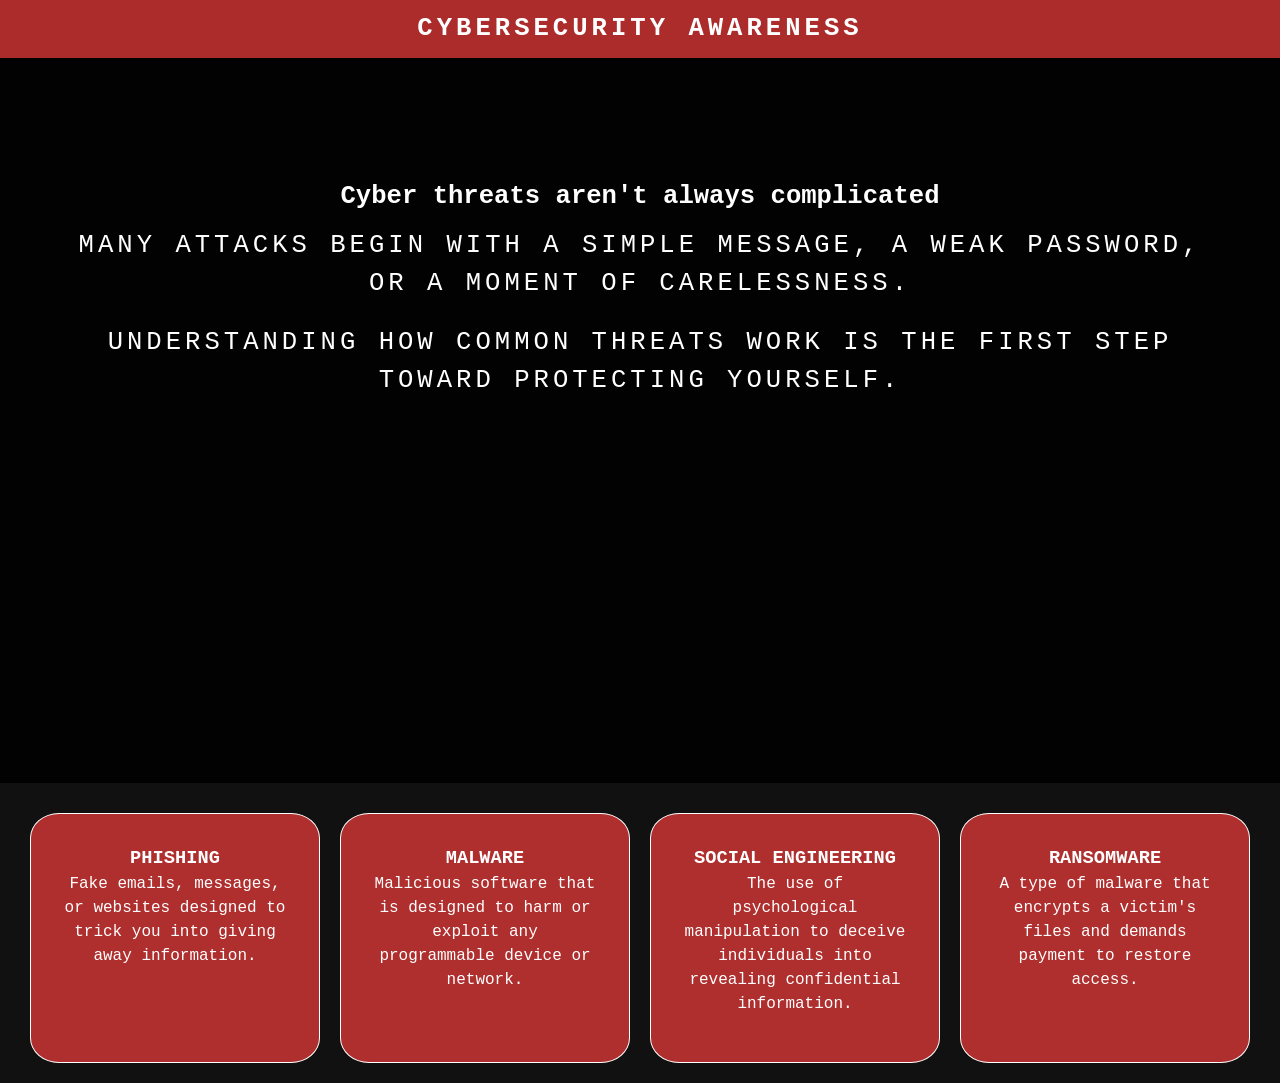
==== threads.html @ 4dc5fe2a "Add new threads page and associated styles for cybersecurity awareness" ====
<!DOCTYPE html>
<html lang="en">
<head>
    <meta charset="UTF-8">
    <meta name="viewport" content="width=device-width, initial-scale=1.0">
    <title>Threads</title>
    <link rel="stylesheet" href="therads.css">
</head>
<body>
    <div class="hero">
        <div class="logo"><h2>Cybersecurity Awareness</h2></div>
        
        <div class="Intro"><h4>Cyber threats aren't always complicated</h4>
        <p>Many attacks begin with a simple message, a weak password, or a moment of carelessness. </p>
        <p>Understanding how common threats work is the first step toward protecting yourself.</p>
    </div>
    </div>
    <div class="firstsection">
        <div class="card-section">
            <div class="card">
                <h3>PHISHING</h3>
                <p>Fake emails, messages, or websites designed
                to trick you into giving away information.</p>
            </div>
            <div class="card">
                <h3> MALWARE </h3>
                <p>Malicious software that is designed to harm or exploit any programmable device or network.</p>
            </div>
            <div class="card">
                <h3> SOCIAL ENGINEERING </h3>
                <p>The use of psychological manipulation to deceive individuals into revealing confidential information.</p>
            </div>
            <div class="card">
                <h3> RANSOMWARE </h3>
                <p>A type of malware that encrypts a victim's files and demands payment to restore access.</p>
            </div>
        </div>
    </div>
</body>
</html>
---- therads.css ----
* {
    box-sizing: border-box;
    margin: 0;
    padding: 0;
}

body {
    font-family: 'Courier New', monospace;
    background: #0b0b12;
    color: #fff;
    line-height: 1.5;
}

.hero {
    width: 100%;
    background-color: rgba(0, 0, 0, 0.85);
    height:87vh;
    
    
}

.hero .logo {
    text-align: center;


}

.hero .logo h2 {
    color: white;
    background-color: rgba(202, 51, 51, 0.85);
    font-size: clamp(1.4rem, 2vw, 2.4rem);
    text-transform: uppercase;
    letter-spacing: 4px;
    padding: 10px;
}
.hero h3 {
    color: white;
    font-size: clamp(1.4rem, 2vw, 2.4rem);
    text-transform: uppercase;
    letter-spacing: 4px;
    padding: 30px;
    margin-left: 35%;
}
.hero .Intro {
    text-align: center;
    padding: 40px;
    margin-top: 80px;
}
.hero .Intro h4 {
    font-size: clamp(1.4rem, 2vw, 2.4rem);
}
.hero .Intro p {
    color: white;
    font-size: clamp(1.4rem, 2vw, 2.4rem);
    text-transform: uppercase;
    letter-spacing: 4px;
    padding: 10px;
}
.hero .Intro p {
    color: white;
    font-size: clamp(1.4rem, 2vw, 2.4rem);
    text-transform: uppercase;
    letter-spacing: 4px;
    padding: 10px;
}

.firstsection {
    display: flex;
    height: 300px;
    width: 100%;
    background: #111;
}
.card-section {
    display: flex;
    min-height: 300px;
    width: 100%;
    background: #111;
    padding: 20px;
    space-between: 20px;
}
.card {
    flex: 1;
    padding: 30px;
    text-align: center;
    border: 1px solid rgb(255, 255, 255);
    border-radius: 10%;
    height: 250px;
    margin: 10px;
    background-color: rgba(202, 51, 51, 0.85);
}
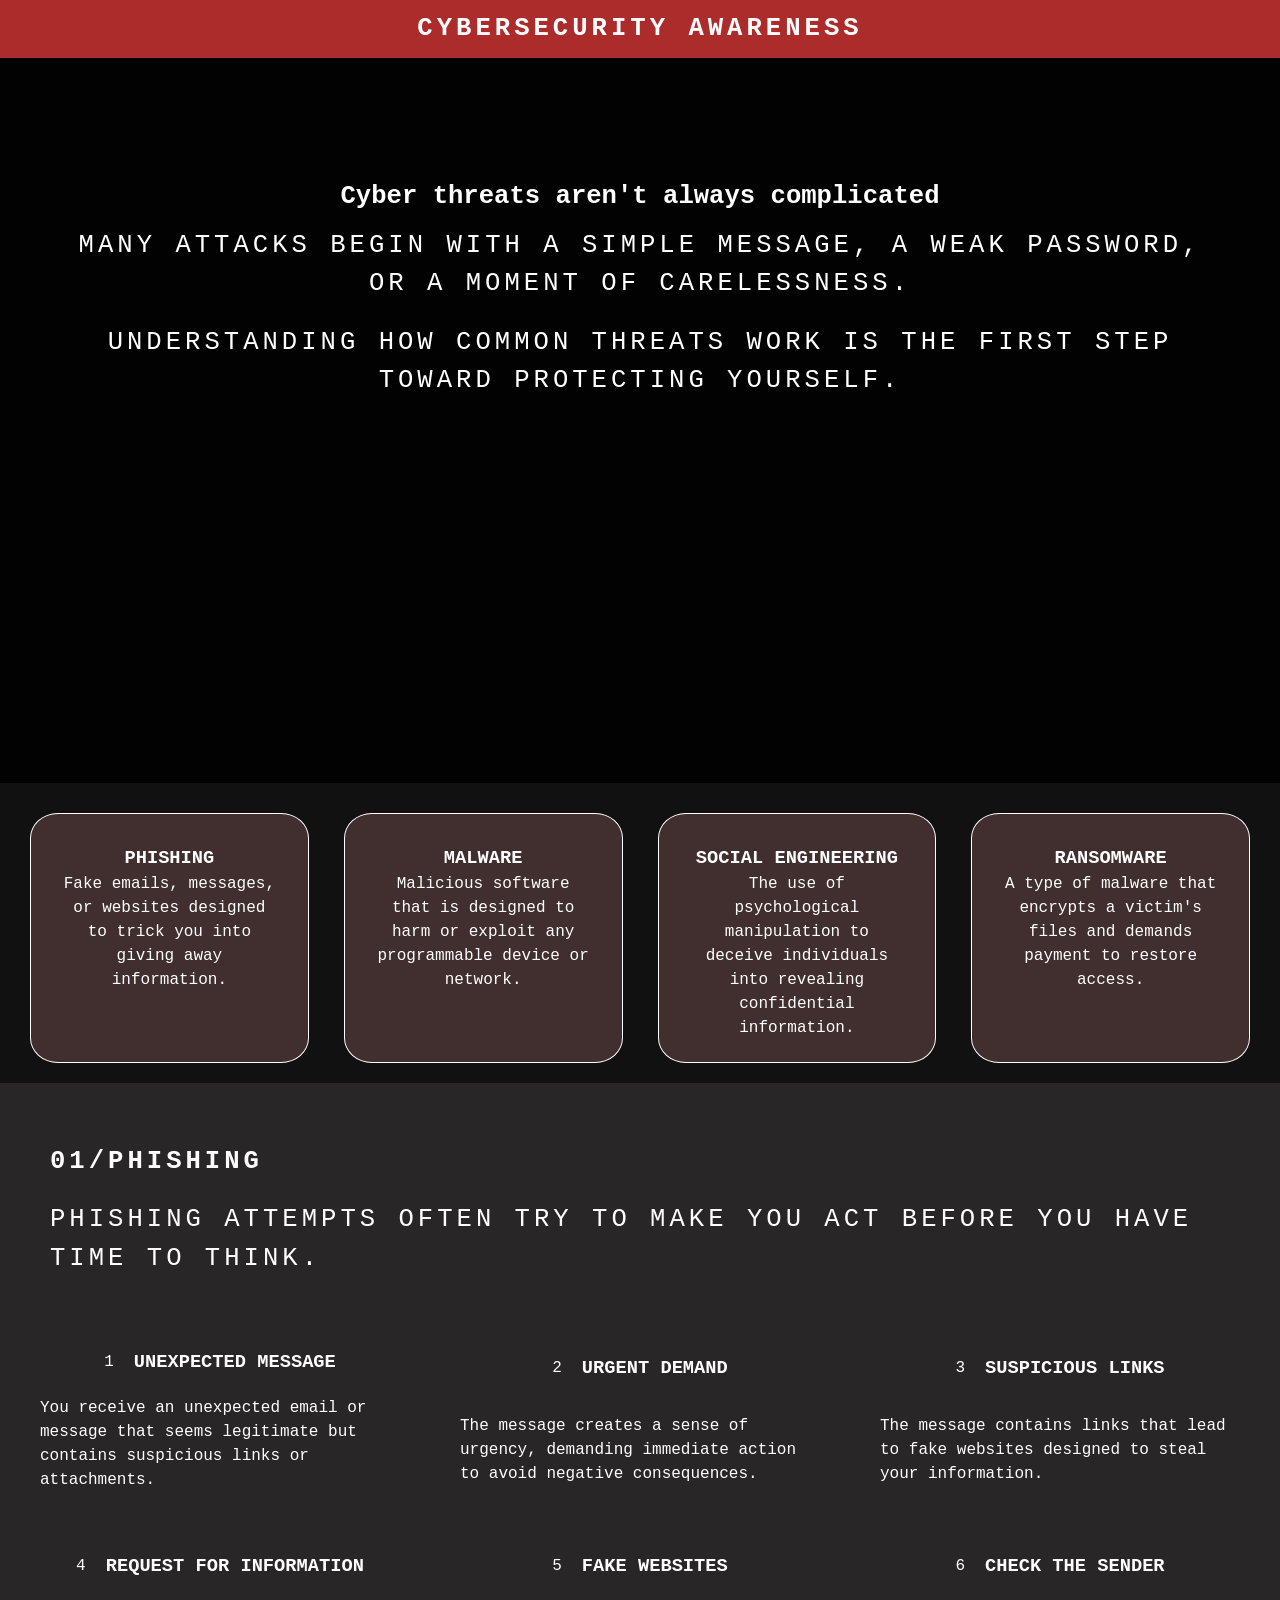
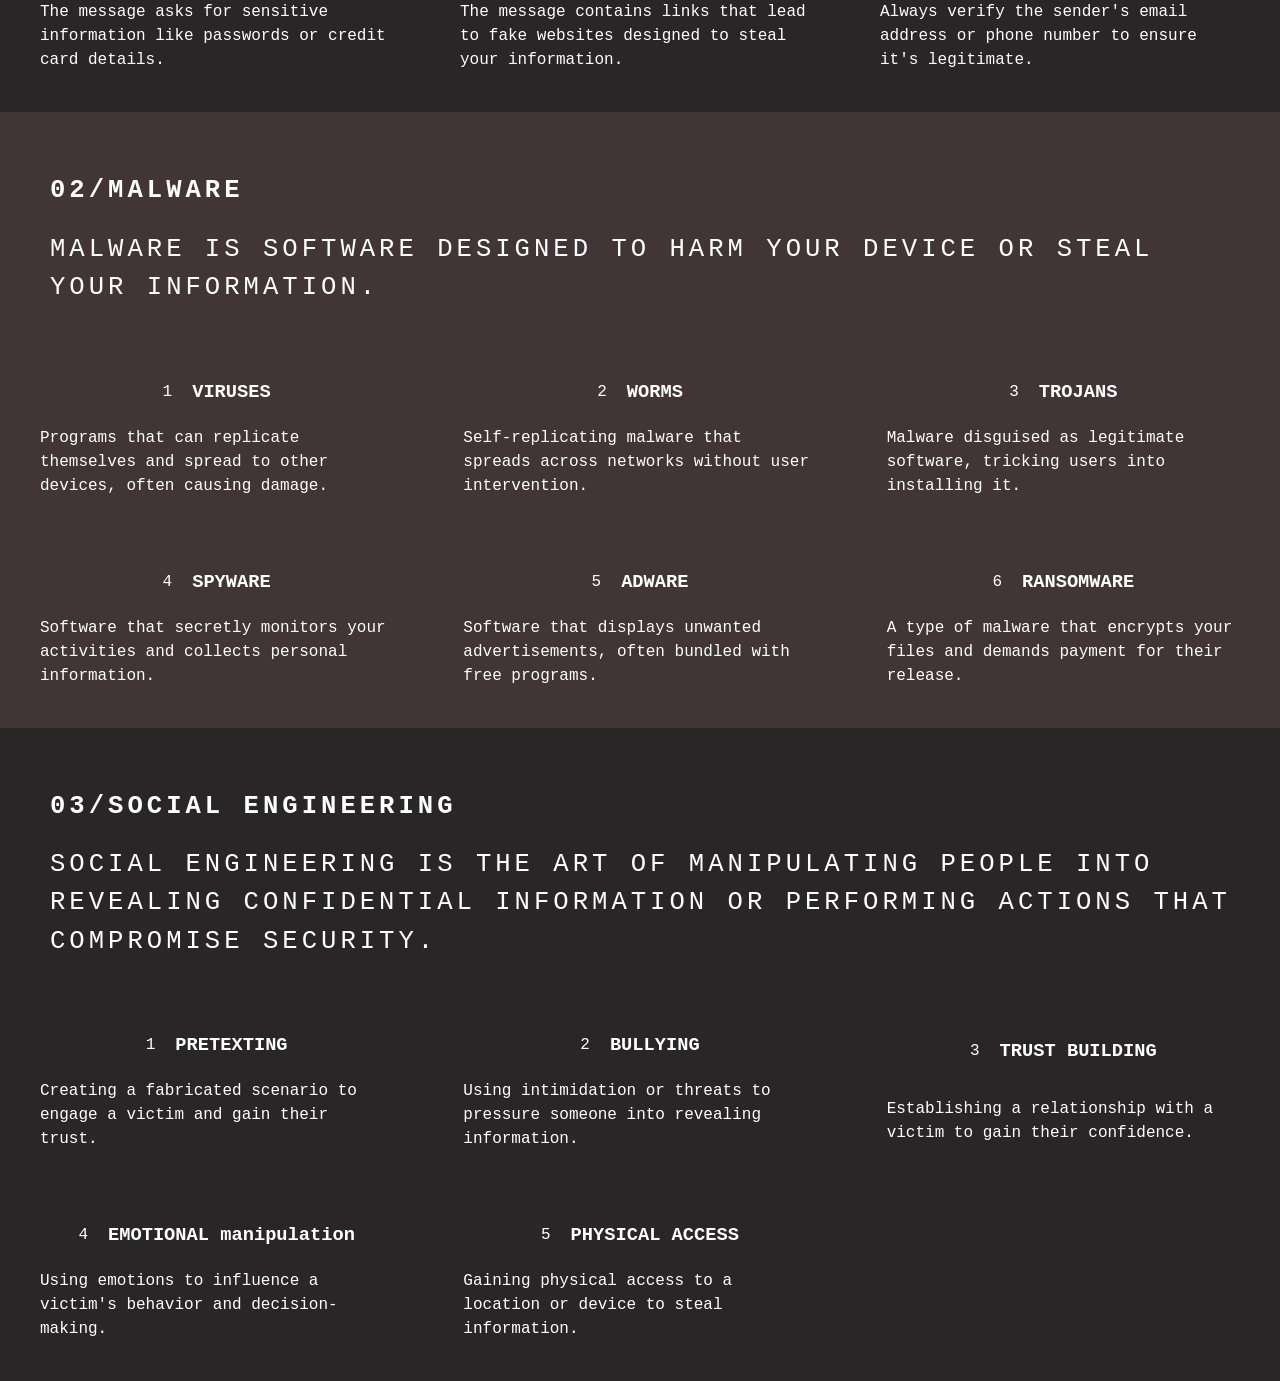
==== commit a17fea25: "Add phishing, malware, and social engineering sections to threads page and changed color to give a m" ====
--- a/threads.html
+++ b/threads.html
@@ -34,7 +34,117 @@
                 <h3> RANSOMWARE </h3>
                 <p>A type of malware that encrypts a victim's files and demands payment to restore access.</p>
             </div>
+            
         </div>
     </div>
+<div class="secondsection">
+    <div class="title">
+        <h3>01/Phishing</h3>
+        <p>Phishing attempts often try to make you act
+           before you have time to think.</p>
+    </div>
+    <div class="phishing-grid">
+      <div class="phishing-card">
+        <span>1</span>
+        <h3>UNEXPECTED MESSAGE</h3>
+        <p>You receive an unexpected email or message that seems legitimate but contains suspicious links or attachments.</p>
+      </div>
+      <div class="phishing-card">
+        <span>2</span>
+        <h3>URGENT DEMAND</h3>
+        <p>The message creates a sense of urgency, demanding immediate action to avoid negative consequences.</p>
+      </div>
+      <div class="phishing-card">
+        <span>3</span>
+        <h3>SUSPICIOUS LINKS</h3>
+        <p>The message contains links that lead to fake websites designed to steal your information.</p>
+      </div>
+      <div class="phishing-card">
+        <span>4</span>
+        <h3>REQUEST FOR INFORMATION</h3>
+        <p>The message asks for sensitive information like passwords or credit card details.</p>
+      </div>
+      <div class="phishing-card">
+        <span>5</span>
+        <h3>FAKE WEBSITES</h3>
+        <p>The message contains links that lead to fake websites designed to steal your information.</p>
+      </div>
+      <div class="phishing-card">
+        <span>6</span>
+        <h3>CHECK THE SENDER</h3>
+        <p>Always verify the sender's email address or phone number to ensure it's legitimate.</p>
+    </div>
+</div>
+<div class="thirdsection">
+    <div class="title">
+        <h3>02/Malware</h3>
+        <p>Malware is software designed to harm your device or steal your information.</p>
+    </div>
+    <div class="malware-grid">
+        <div class="malware-card">
+            <span>1</span>
+            <h3>VIRUSES</h3>
+            <p>Programs that can replicate themselves and spread to other devices, often causing damage.</p>
+        </div>
+        <div class="malware-card">
+            <span>2</span>
+            <h3>WORMS</h3>
+            <p>Self-replicating malware that spreads across networks without user intervention.</p>
+        </div>
+        <div class="malware-card">
+            <span>3</span>
+            <h3>TROJANS</h3>
+            <p>Malware disguised as legitimate software, tricking users into installing it.</p>
+        </div>
+        <div class="malware-card">
+            <span>4</span>
+            <h3>SPYWARE</h3>
+            <p>Software that secretly monitors your activities and collects personal information.</p>
+        </div>
+        <div class="malware-card">
+            <span>5</span>
+            <h3>ADWARE</h3>
+            <p>Software that displays unwanted advertisements, often bundled with free programs.</p>
+        </div>
+        <div class="malware-card">
+            <span>6</span>
+            <h3>RANSOMWARE</h3>
+            <p>A type of malware that encrypts your files and demands payment for their release.</p>
+        </div>
+    </div>
+</div>
+<div class="forthsection">
+    <div class="title">
+        <h3>03/Social Engineering</h3>
+        <p>Social engineering is the art of manipulating people into revealing confidential information or performing actions that compromise security.</p>
+    </div>
+    <div class="social-grid">
+        <div class="social-card">
+            <span>1</span>
+            <h3>PRETEXTING</h3>
+            <p>Creating a fabricated scenario to engage a victim and gain their trust.</p>
+        </div>
+        <div class="social-card">
+            <span>2</span>
+            <h3>BULLYING</h3>
+            <p>Using intimidation or threats to pressure someone into revealing information.</p>
+        </div>
+        <div class="social-card">
+            <span>3</span>
+            <h3>TRUST BUILDING</h3>
+            <p>Establishing a relationship with a victim to gain their confidence.</p>
+        </div>
+        <div class="social-card">
+            <span>4</span>
+            <h3>EMOTIONAL manipulation</h3>
+            <p>Using emotions to influence a victim's behavior and decision-making.</p>
+        </div>
+        <div class="social-card">
+            <span>5</span>
+            <h3>PHYSICAL ACCESS</h3>
+            <p>Gaining physical access to a location or device to steal information.</p>
+        </div>
+    </div>
+</div>
 </body>
 </html>
--- a/therads.css
+++ b/therads.css
@@ -69,6 +69,7 @@
     height: 300px;
     width: 100%;
     background: #111;
+    
 }
 .card-section {
     display: flex;
@@ -76,7 +77,7 @@
     width: 100%;
     background: #111;
     padding: 20px;
-    space-between: 20px;
+    gap: 15px;
 }
 .card {
     flex: 1;
@@ -86,5 +87,105 @@
     border-radius: 10%;
     height: 250px;
     margin: 10px;
-    background-color: rgba(202, 51, 51, 0.85);
+    background-color: rgba(73, 51, 51, 0.85);
+}
+.secondsection {
+    display: flex;
+    height: auto;
+    width: 100%;
+    background: #282626;
+    flex-direction: column;
+}
+
+.secondsection .title {
+    margin-left:20px;
+    padding: 20px;
+    margin-top: 30px;
+}
+.secondsection .title h3 {
+    color: white;
+    font-size: clamp(1.4rem, 2vw, 2.4rem);
+    text-transform: uppercase;
+    letter-spacing: 4px;
+    padding: 10px;
+}
+.secondsection .title p {
+    color: white;
+    font-size: clamp(1.4rem, 2vw, 2.4rem);
+    text-transform: uppercase;
+    letter-spacing: 4px;
+    padding: 10px;
+}
+.phishing-grid {
+    display: grid;
+    grid-template-columns: repeat(auto-fit, minmax(300px, 1fr));
+    gap: 20px;
+    padding: 20px;
+}
+.phishing-grid .phishing-card {
+    display: flex;
+    flex-wrap: wrap;
+    justify-content: center;
+    align-items: center;
+    gap: 20px;
+    padding: 20px;
+}
+.thirdsection {
+    display: flex;
+    height: auto;
+    width: 100%;
+    background: #423535;
+    flex-direction: column;
+}
+.thirdsection .title {
+    margin-left:20px;
+    padding: 20px;
+    margin-top: 30px;
+}
+.thirdsection .title h3 {
+    color: white;
+    font-size: clamp(1.4rem, 2vw, 2.4rem);
+    text-transform: uppercase;
+    letter-spacing: 4px;
+    padding: 10px;
+}
+.thirdsection .malware-grid {
+    display: grid;
+    grid-template-columns: repeat(auto-fit, minmax(300px, 1fr));
+    gap: 30px;
+    padding: 20px;
+}
+.thirdsection .malware-grid .malware-card {
+    display: flex;
+    flex-wrap: wrap;
+    justify-content: center;
+    align-items: center;
+    gap: 20px;
+    padding: 20px;
+}
+.forthsection {
+    display: flex;
+    height: auto;
+    width: 100%;
+    background: #282626;
+    flex-direction: column;
+}
+.forthsection .title {
+    margin-left:20px;
+    padding: 20px;
+    margin-top: 30px;
+}
+.forthsection .social-grid{
+    display: grid;
+    grid-template-columns: repeat(auto-fit, minmax(300px, 1fr));
+    gap: 30px;
+    padding: 20px;
+}
+.forthsection .social-grid .social-card {
+    display: flex;
+    flex-wrap: wrap;
+    justify-content: center;
+    align-items: center;
+    gap: 20px;
+    padding: 20px;
 }
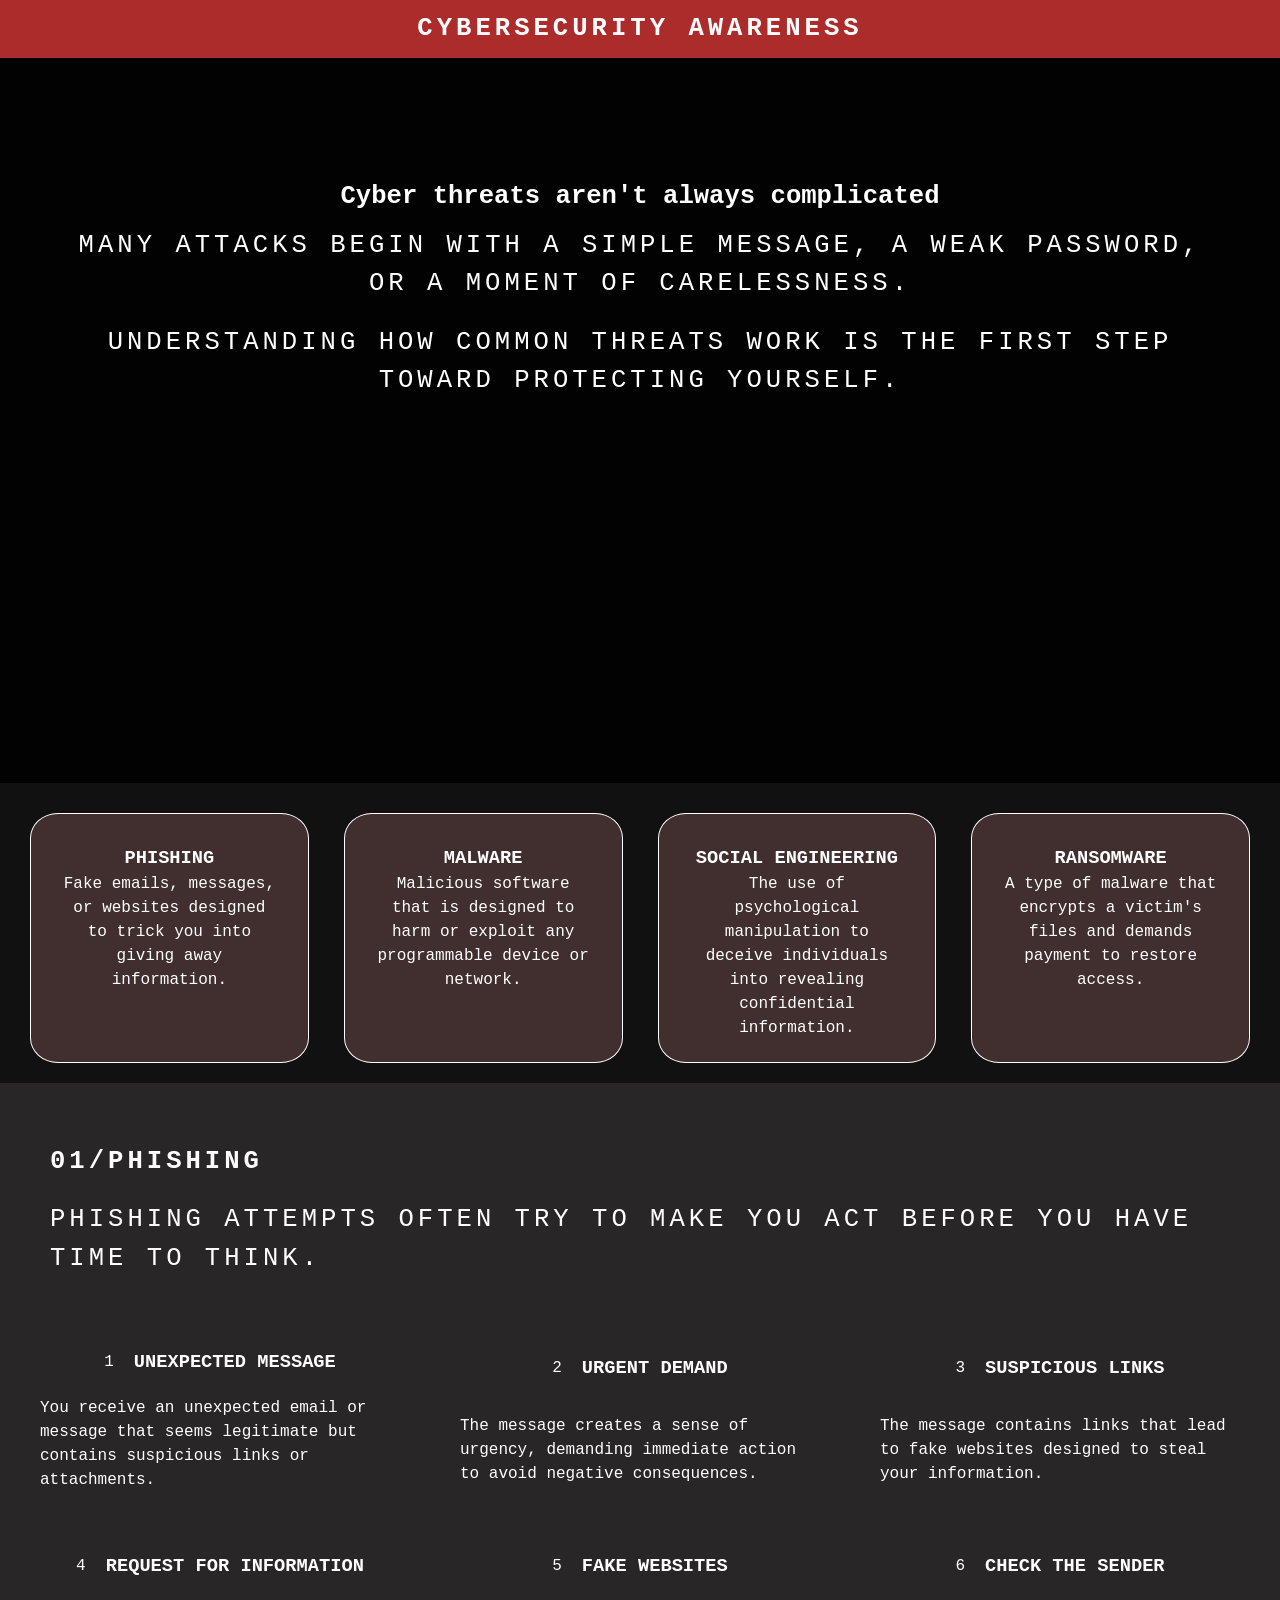
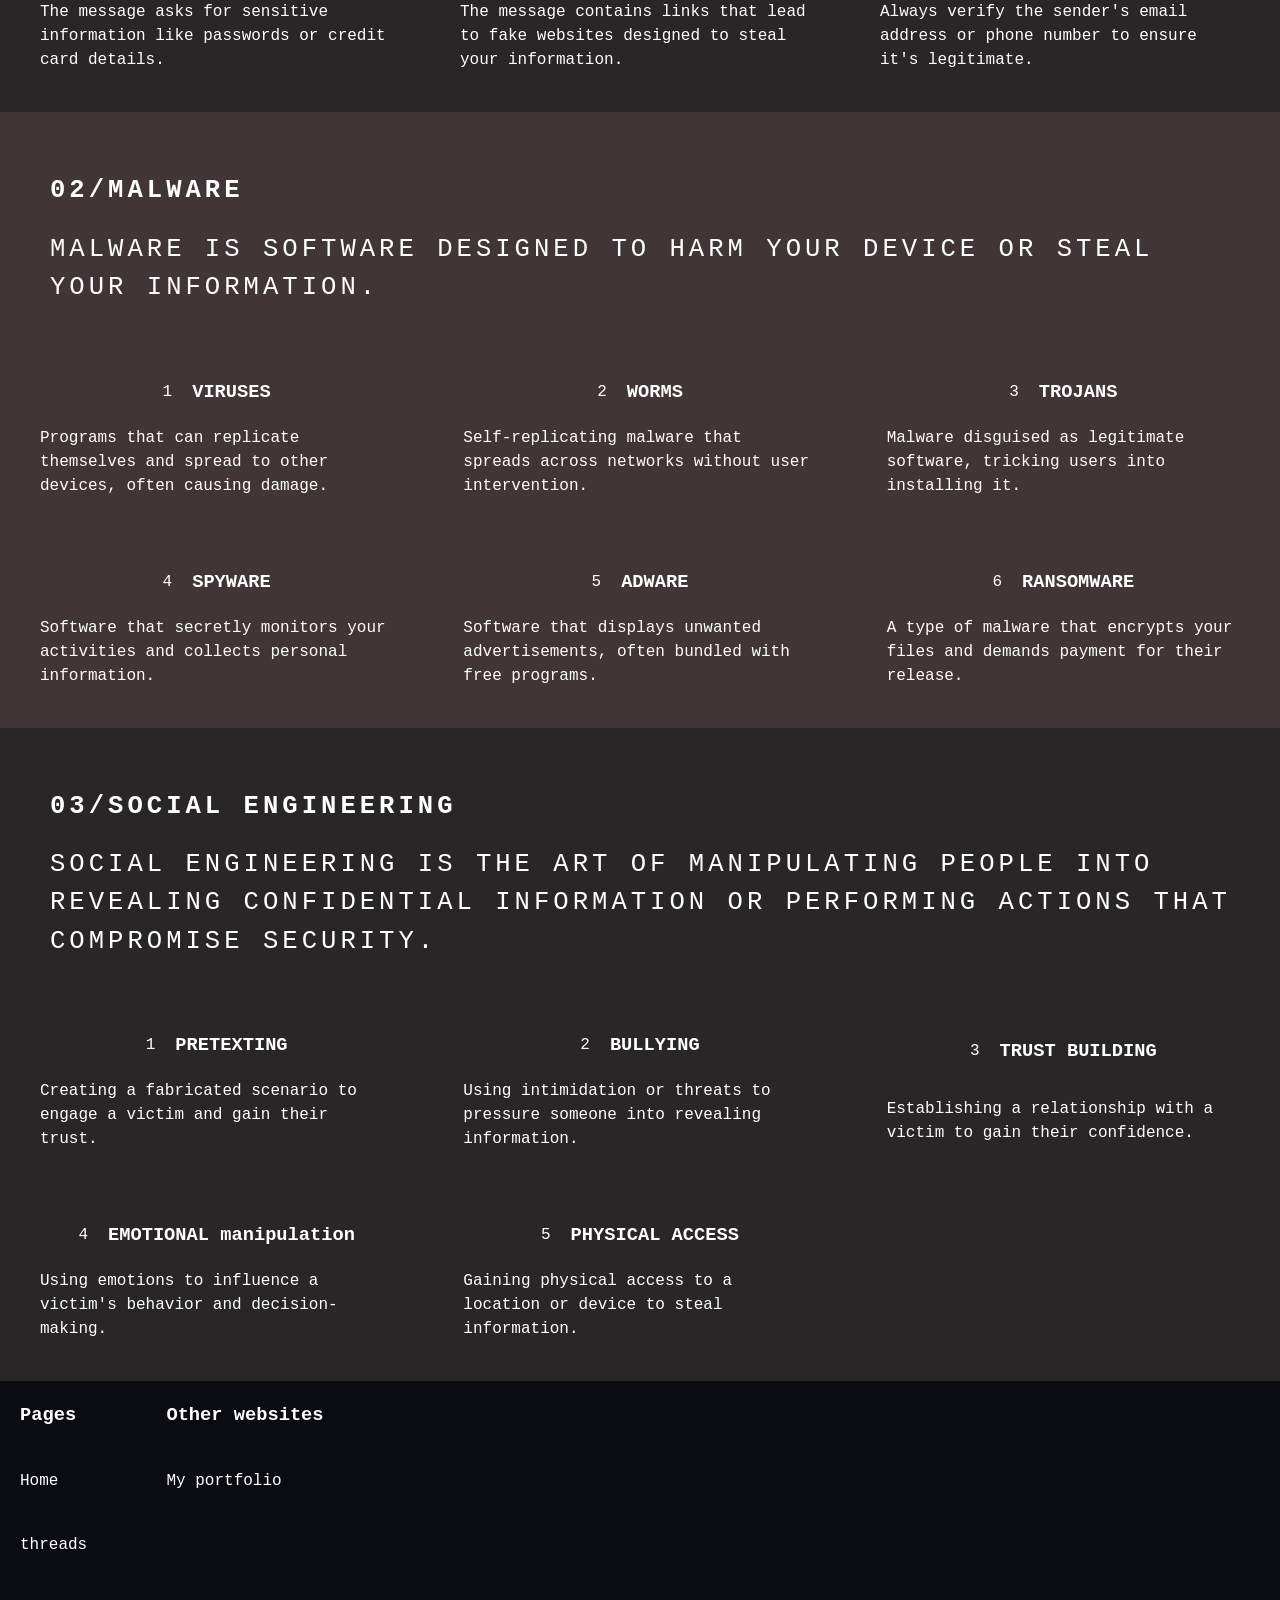
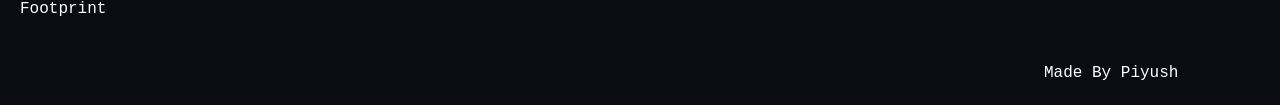
==== commit 4e835311: "Made the buttons work and added a footer" ====
--- a/threads.html
+++ b/threads.html
@@ -146,5 +146,21 @@
         </div>
     </div>
 </div>
+<div class="footer">
+        <div class="sec-container">
+        <div class="sec">
+            <h3>Pages</h3>
+            <a href="index.html">Home</a>
+            <a href="threads.html">threads</a>
+            <a href="footprint.html">Footprint</a>
+        </div>
+        <div class="sec">
+         <h3>Other websites</h3> 
+         <a href="piyushwarang.fyi">My portfolio</a> 
+        </div>
+        
+        </div>
+        <p>Made By Piyush </p>
+        </div>
 </body>
 </html>
--- a/therads.css
+++ b/therads.css
@@ -97,6 +97,7 @@
     flex-direction: column;
 }
 
+
 .secondsection .title {
     margin-left:20px;
     padding: 20px;
@@ -188,4 +189,35 @@
     align-items: center;
     gap: 20px;
     padding: 20px;
+}
+.sec-container{
+    display: flex;
+    gap: 20px;
+    
+
+}
+.sec{
+  flex-direction: column;
+}
+
+.sec h3{
+    padding: 20px;
+}
+.sec a{
+    display: flex;
+  flex-direction: row;
+  padding:20px;
+}
+.footer{
+    height: auto;
+    background: #0b0b12;
+
+}
+a{
+    text-decoration: none;
+    color: #fff;
+}
+.footer p{
+    margin-left: 80%;
+    padding: 20px;
 }
